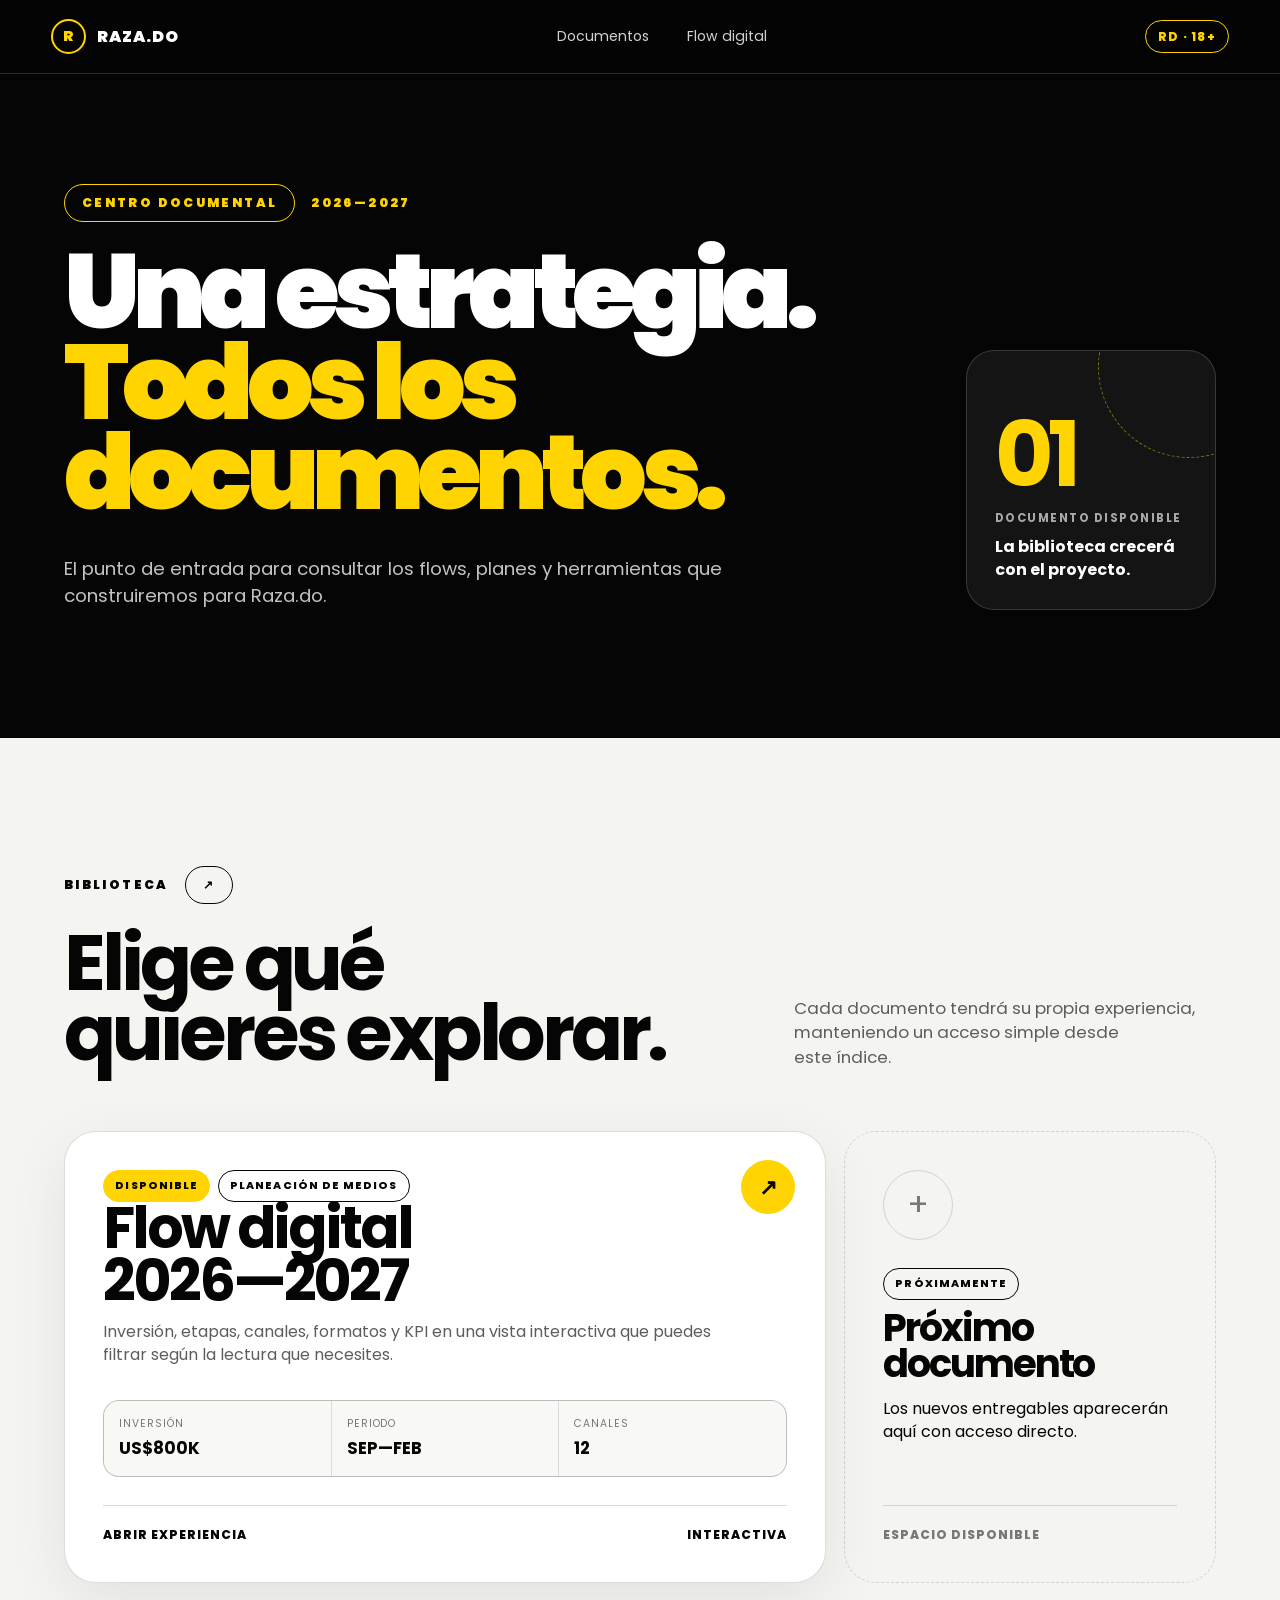
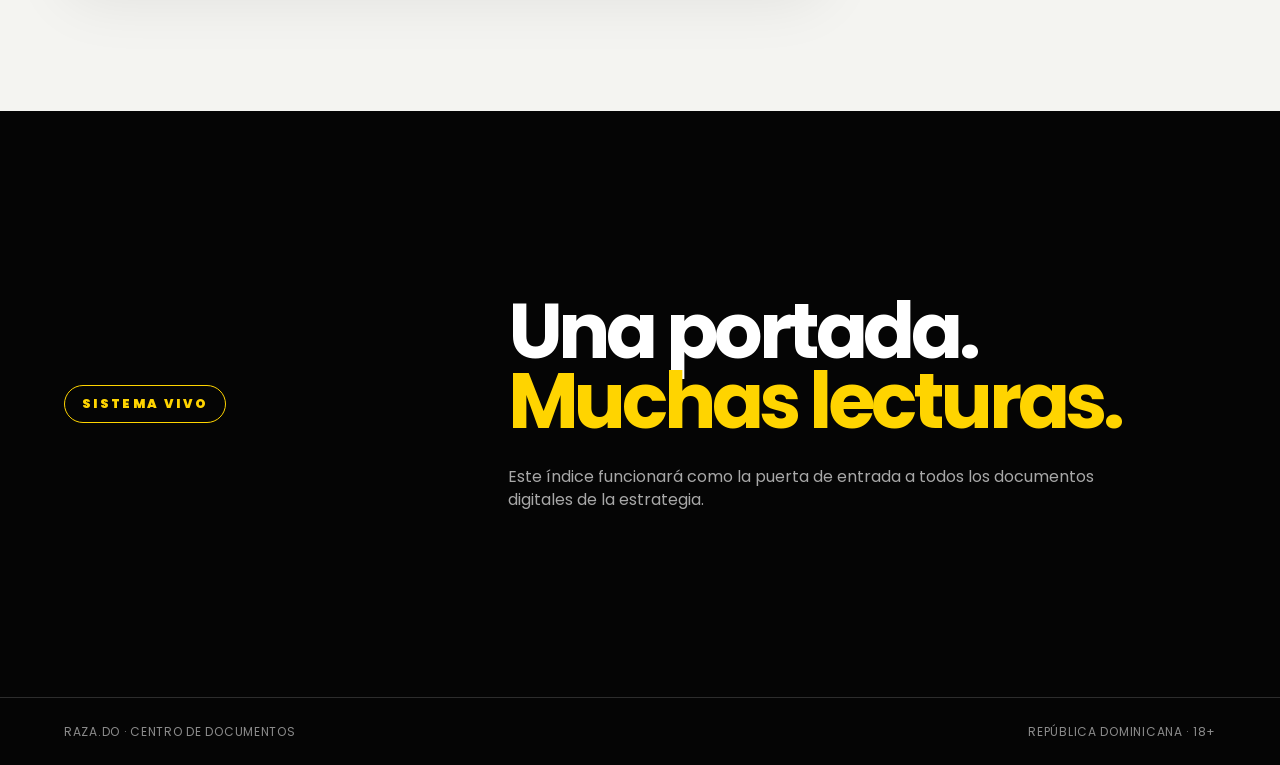
==== index.html @ 54d86712 "flow" ====
<!doctype html>
<html lang="es">
<head>
  <meta charset="utf-8">
  <meta name="viewport" content="width=device-width, initial-scale=1">
  <meta name="description" content="Centro de documentos estratégicos de Raza.do.">
  <title>Raza.do | Centro de documentos</title>
  <link rel="stylesheet" href="styles.css">
</head>
<body class="library-page">
  <a class="skip-link" href="#documentos">Saltar a los documentos</a>

  <header class="site-header">
    <a class="brand" href="#top" aria-label="Raza.do, inicio">
      <span class="brand-mark">R</span>
      <span>RAZA.DO</span>
    </a>
    <nav aria-label="Navegación principal">
      <a href="#documentos">Documentos</a>
      <a href="flow-digital.html">Flow digital</a>
    </nav>
    <span class="header-context">RD · 18+</span>
  </header>

  <main id="top">
    <section class="library-hero section-dark" aria-labelledby="library-title">
      <div class="library-hero-copy">
        <p class="eyebrow"><span>CENTRO DOCUMENTAL</span><span>2026—2027</span></p>
        <h1 id="library-title">Una<span class="mobile-break"><br></span> estrategia.<br><em>Todos los<span class="mobile-break"><br></span> documentos.</em></h1>
        <p class="library-lead">El punto de entrada para consultar los flows, planes y herramientas que construiremos para Raza.do.</p>
      </div>
      <aside class="library-count" aria-label="Documentos disponibles">
        <strong>01</strong>
        <span>Documento disponible</span>
        <p>La biblioteca crecerá con el proyecto.</p>
      </aside>
    </section>

    <section class="document-library section-light" id="documentos" aria-labelledby="documents-title">
      <div class="section-heading section-heading-wide">
        <div>
          <p class="eyebrow eyebrow-dark">BIBLIOTECA <span>↗</span></p>
          <h2 id="documents-title">Elige qué<br>quieres explorar.</h2>
        </div>
        <p>Cada documento tendrá su propia experiencia, manteniendo un acceso simple desde este índice.</p>
      </div>

      <div class="document-grid">
        <a class="document-card document-card-featured" href="flow-digital.html" aria-label="Abrir Flow digital 2026—2027">
          <div class="document-meta">
            <span class="document-tag document-tag-accent">Disponible</span>
            <span class="document-tag">Planeación de medios</span>
          </div>
          <h3>Flow digital<br>2026—2027</h3>
          <p>Inversión, etapas, canales, formatos y KPI en una vista interactiva que puedes filtrar según la lectura que necesites.</p>
          <div class="document-stats" aria-label="Resumen del documento">
            <div><span>Inversión</span><strong>US$800K</strong></div>
            <div><span>Periodo</span><strong>SEP—FEB</strong></div>
            <div><span>Canales</span><strong>12</strong></div>
          </div>
          <div class="document-card-footer"><span>Abrir experiencia</span><span>Interactiva</span></div>
        </a>

        <article class="document-card document-card-empty" aria-label="Espacio para un próximo documento">
          <div class="empty-card-mark" aria-hidden="true">+</div>
          <div>
            <p class="document-tag">Próximamente</p>
            <h3>Próximo<br>documento</h3>
            <p>Los nuevos entregables aparecerán aquí con acceso directo.</p>
          </div>
          <div class="document-card-footer"><span>Espacio disponible</span></div>
        </article>
      </div>
    </section>

    <section class="section-dark">
      <div class="library-callout">
        <p class="eyebrow"><span>SISTEMA VIVO</span></p>
        <div>
          <h2>Una portada.<br><em>Muchas lecturas.</em></h2>
          <p>Este índice funcionará como la puerta de entrada a todos los documentos digitales de la estrategia.</p>
        </div>
      </div>
    </section>
  </main>

  <footer>
    <span>Raza.do · Centro de documentos</span>
    <span>República Dominicana · 18+</span>
  </footer>
</body>
</html>
---- styles.css ----
@import url("https://fonts.googleapis.com/css2?family=Poppins:wght@400;500;600;700;800;900&display=swap");

:root {
  --ink: #050505;
  --ink-soft: #141414;
  --paper: #f4f4f1;
  --white: #ffffff;
  --yellow: #ffd400;
  --yellow-soft: #ffe86a;
  --line-dark: rgba(255,255,255,.16);
  --line-light: rgba(5,5,5,.14);
  --muted-dark: #a8a8a8;
  --muted-light: #5d5d5d;
  --radius: 28px;
  --max: 1440px;
  --shadow: 0 28px 80px rgba(0,0,0,.16);
  font-family: "Poppins", ui-sans-serif, -apple-system, BlinkMacSystemFont, "Segoe UI", sans-serif;
  color-scheme: dark;
}

* { box-sizing: border-box; }
html { scroll-behavior: smooth; }
body { margin: 0; background: var(--ink); color: var(--white); font-size: 16px; line-height: 1.45; }
button, input, select { font: inherit; }
a { color: inherit; text-decoration: none; }
img { display: block; max-width: 100%; }

.skip-link { position: fixed; top: 8px; left: 8px; z-index: 100; transform: translateY(-150%); background: var(--yellow); color: var(--ink); padding: 10px 16px; border-radius: 999px; font-weight: 800; }
.skip-link:focus { transform: translateY(0); }

.site-header { position: fixed; inset: 0 0 auto; z-index: 50; height: 74px; display: flex; align-items: center; justify-content: space-between; gap: 28px; padding: 0 clamp(22px,4vw,72px); background: rgba(5,5,5,.82); border-bottom: 1px solid var(--line-dark); backdrop-filter: blur(18px); }
.brand { display: inline-flex; align-items: center; gap: 11px; font-weight: 900; letter-spacing: .06em; }
.brand-mark { width: 35px; height: 35px; display: grid; place-items: center; border: 2px solid var(--yellow); color: var(--yellow); border-radius: 50%; font-size: .9rem; }
.site-header nav { display: flex; gap: clamp(18px,3vw,42px); color: #d1d1d1; font-size: .88rem; }
.site-header nav a { position: relative; }
.site-header nav a::after { content: ""; position: absolute; left: 0; bottom: -7px; width: 100%; height: 2px; background: var(--yellow); transform: scaleX(0); transform-origin: left; transition: transform .22s ease; }
.site-header nav a:hover::after, .site-header nav a:focus-visible::after { transform: scaleX(1); }
.header-context { color: var(--yellow); border: 1px solid var(--yellow); border-radius: 999px; padding: 7px 12px; font-size: .75rem; font-weight: 800; letter-spacing: .1em; }

.section-dark, .section-light { padding: clamp(88px,10vw,150px) clamp(22px,5vw,78px); }
.section-dark { background: var(--ink); color: var(--white); }
.section-light { background: var(--paper); color: var(--ink); }
.hero { min-height: 100svh; padding-top: 130px; display: grid; grid-template-columns: minmax(0,1.05fr) minmax(360px,.72fr); align-items: center; gap: clamp(45px,7vw,120px); overflow: hidden; }
.hero-copy { max-width: 820px; position: relative; z-index: 2; }
.eyebrow { margin: 0 0 25px; display: flex; align-items: center; gap: 16px; color: var(--yellow); font-size: .78rem; font-weight: 900; letter-spacing: .19em; text-transform: uppercase; }
.eyebrow span:first-child { border: 1px solid var(--yellow); border-radius: 999px; padding: 9px 17px; }
.eyebrow-dark { color: var(--ink); }
.eyebrow-dark span:first-child { border-color: var(--ink); }
h1, h2, h3, p { text-wrap: pretty; }
h1 { margin: 0; font-size: clamp(4rem,8.6vw,9rem); line-height: .86; letter-spacing: -.065em; font-weight: 850; }
h1 em, h2 em { color: var(--yellow); font-style: normal; }
.hero-lead { max-width: 670px; margin: 34px 0 0; color: #c2c2c2; font-size: clamp(1rem,1.55vw,1.35rem); }
.hero-actions { display: flex; flex-wrap: wrap; gap: 13px; margin-top: 36px; }
.button { display: inline-flex; align-items: center; justify-content: center; gap: 16px; min-height: 52px; padding: 0 23px; border-radius: 999px; border: 1px solid var(--yellow); font-weight: 850; transition: transform .2s ease, background .2s ease, color .2s ease; }
.button:hover { transform: translateY(-2px); }
.button-primary { background: var(--yellow); color: var(--ink); }
.button-ghost { color: var(--yellow); }
.hero-stats { display: grid; grid-template-columns: repeat(3,1fr); gap: 1px; margin: 50px 0 0; background: var(--line-dark); border: 1px solid var(--line-dark); border-radius: 20px; overflow: hidden; }
.hero-stats div { padding: 20px; background: var(--ink-soft); }
.hero-stats dt { color: var(--muted-dark); font-size: .76rem; text-transform: uppercase; letter-spacing: .12em; }
.hero-stats dd { margin: 5px 0 0; color: var(--yellow); font-size: clamp(1.35rem,2.2vw,2rem); font-weight: 900; }
.hero-visual { position: relative; min-height: 670px; display: grid; place-items: center; }
.hero-image-shell { position: relative; z-index: 2; width: min(100%,470px); aspect-ratio: .66; border-radius: 42px; overflow: hidden; background: var(--yellow); box-shadow: var(--shadow); }
.hero-image-shell::after { content: ""; position: absolute; inset: 0; background: linear-gradient(180deg,transparent 55%,rgba(0,0,0,.7)); }
.hero-image-shell img { width: 100%; height: 100%; object-fit: cover; object-position: center 22%; }
.hero-image-shell p { position: absolute; z-index: 2; left: 30px; bottom: 24px; margin: 0; font-size: clamp(1.6rem,3vw,3rem); line-height: .92; font-weight: 950; letter-spacing: -.04em; }
.toggle-motif { position: absolute; z-index: 3; top: 24px; left: 24px; width: 92px; height: 46px; padding: 5px; background: var(--ink); border-radius: 999px; }
.toggle-motif span { display: block; width: 36px; height: 36px; background: var(--yellow); border-radius: 50%; }
.orbit { position: absolute; border: 1px solid rgba(255,212,0,.42); border-radius: 50%; }
.orbit-one { width: 620px; height: 620px; }
.orbit-two { width: 780px; height: 780px; border-style: dashed; animation: rotate 28s linear infinite; }
@keyframes rotate { to { transform: rotate(360deg); } }

.section-heading { max-width: var(--max); margin: 0 auto 62px; display: grid; grid-template-columns: minmax(320px,.8fr) minmax(420px,1.2fr); gap: 80px; align-items: end; }
.section-heading-wide { grid-template-columns: 1fr .65fr; }
.section-heading-inline { grid-template-columns: 1fr .7fr; }
.section-heading h2, .decision-strip h2 { margin: 0; font-size: clamp(3rem,6vw,6.2rem); line-height: .91; letter-spacing: -.055em; }
.section-heading > p, .section-heading > div + p { margin: 0; max-width: 600px; color: var(--muted-light); font-size: 1.05rem; }
.section-dark .section-heading > p, .section-dark .section-heading > div + p { color: var(--muted-dark); }

.journey { max-width: var(--max); margin: 0 auto; display: grid; grid-template-columns: repeat(3,1fr); gap: 18px; }
.journey-card { min-height: 245px; display: flex; flex-direction: column; justify-content: space-between; padding: 28px; border: 1px solid var(--line-light); border-radius: var(--radius); background: var(--white); cursor: pointer; transition: transform .2s ease, border-color .2s ease, background .2s ease; }
.journey-card:hover, .journey-card:focus-visible { transform: translateY(-5px); border-color: var(--yellow); outline: none; }
.journey-card.is-active { background: var(--yellow); border-color: var(--yellow); }
.journey-number { display: flex; justify-content: space-between; color: #767676; font-size: .76rem; letter-spacing: .12em; }
.journey-card h3 { margin: 28px 0 7px; font-size: 1.7rem; letter-spacing: -.03em; }
.journey-card p { margin: 0; color: var(--muted-light); }
.journey-media { margin-top: 20px; font-size: .76rem; font-weight: 800; text-transform: uppercase; letter-spacing: .08em; }

.filters { max-width: var(--max); margin: 0 auto; display: grid; grid-template-columns: repeat(4,minmax(140px,1fr)) minmax(190px,1.2fr) auto; gap: 10px; padding: 14px; border: 1px solid var(--line-dark); background: #111; border-radius: 22px; position: sticky; top: 88px; z-index: 20; box-shadow: 0 20px 60px rgba(0,0,0,.28); }
.filters label { display: grid; gap: 6px; color: #8c8c8c; font-size: .68rem; text-transform: uppercase; letter-spacing: .12em; }
.filters select, .filters input { width: 100%; height: 44px; padding: 0 12px; color: var(--white); background: #1b1b1b; border: 1px solid #303030; border-radius: 11px; outline: none; text-transform: none; letter-spacing: 0; }
.filters select:focus, .filters input:focus { border-color: var(--yellow); box-shadow: 0 0 0 3px rgba(255,212,0,.13); }
.reset-button { align-self: end; height: 44px; padding: 0 16px; border: 1px solid var(--yellow); border-radius: 11px; background: transparent; color: var(--yellow); cursor: pointer; font-weight: 800; }
.active-filter-row { max-width: var(--max); margin: 22px auto 18px; display: flex; justify-content: space-between; gap: 20px; color: #bcbcbc; }
.active-filter-row p { margin: 0; }
.live-dot { display: inline-flex; align-items: center; gap: 8px; color: var(--yellow); font-size: .8rem; }
.live-dot::before { content: ""; width: 7px; height: 7px; background: var(--yellow); border-radius: 50%; box-shadow: 0 0 0 5px rgba(255,212,0,.12); }
.metric-grid { max-width: var(--max); margin: 0 auto; display: grid; grid-template-columns: repeat(4,1fr); gap: 12px; }
.metric-card { min-height: 180px; padding: 24px; border: 1px solid var(--line-dark); border-radius: 22px; background: linear-gradient(145deg,#151515,#0d0d0d); }
.metric-card.accent { background: var(--yellow); color: var(--ink); border-color: var(--yellow); }
.metric-label { color: var(--muted-dark); font-size: .75rem; text-transform: uppercase; letter-spacing: .13em; }
.metric-card.accent .metric-label { color: #393000; }
.metric-value { margin-top: 22px; font-size: clamp(2.25rem,4vw,4.2rem); line-height: .9; font-weight: 950; letter-spacing: -.055em; }
.metric-foot { margin-top: 18px; color: var(--muted-dark); font-size: .82rem; }
.metric-card.accent .metric-foot { color: #554900; }

.distribution-block { max-width: var(--max); margin: 90px auto 0; padding-top: 82px; border-top: 1px solid var(--line-dark); scroll-margin-top: 210px; }
.dashboard-subheading { display: grid; grid-template-columns: 1fr .65fr; gap: 70px; align-items: end; margin-bottom: 42px; }
.dashboard-subheading h2 { margin: 0; font-size: clamp(3rem,5.5vw,5.8rem); line-height: .91; letter-spacing: -.055em; }
.dashboard-subheading > p { max-width: 550px; margin: 0; color: var(--muted-dark); }
.distribution-grid { display: grid; grid-template-columns: minmax(0,.92fr) minmax(0,1.08fr); gap: 16px; }
.insight-panel { min-height: 470px; padding: clamp(22px,2.4vw,34px); border: 1px solid var(--line-dark); border-radius: 28px; background: linear-gradient(145deg,#151515,#0d0d0d); }
.insight-panel-heading { display: flex; justify-content: space-between; gap: 22px; align-items: flex-start; padding-bottom: 24px; border-bottom: 1px solid var(--line-dark); }
.insight-panel-heading span:first-child, .chart-hint { color: #8c8c8c; font-size: .66rem; font-weight: 700; letter-spacing: .11em; text-transform: uppercase; }
.insight-panel-heading h3 { margin: 5px 0 0; font-size: clamp(1.5rem,2.3vw,2.25rem); letter-spacing: -.035em; }
.chart-hint { color: var(--yellow); text-align: right; }
.objective-chart-layout { min-height: 350px; display: grid; grid-template-columns: minmax(190px,.72fr) minmax(260px,1.28fr); gap: clamp(24px,3vw,48px); align-items: center; padding-top: 28px; }
.objective-donut { position: relative; width: min(100%,245px); aspect-ratio: 1; display: grid; place-items: center; justify-self: center; border-radius: 50%; box-shadow: inset 0 0 0 1px rgba(255,255,255,.12); }
.objective-donut::after { content: ""; position: absolute; inset: 22%; border-radius: 50%; background: #101010; box-shadow: 0 0 0 1px var(--line-dark); }
.objective-donut > span { position: relative; z-index: 1; display: grid; gap: 5px; text-align: center; }
.objective-donut strong { color: var(--white); font-size: clamp(1.45rem,2.5vw,2.4rem); letter-spacing: -.05em; }
.objective-donut small { color: #898989; font-size: .66rem; letter-spacing: .08em; text-transform: uppercase; }
.objective-legend { display: grid; gap: 7px; }
.objective-legend-item { width: 100%; display: grid; grid-template-columns: 11px minmax(0,1fr) auto; gap: 12px; align-items: center; padding: 13px; color: var(--white); background: transparent; border: 1px solid transparent; border-radius: 14px; text-align: left; cursor: pointer; transition: background .2s ease, border-color .2s ease; }
.objective-legend-item:hover, .objective-legend-item:focus-visible, .objective-legend-item.is-active { background: #1d1d1d; border-color: var(--line-dark); outline: none; }
.objective-legend-item > i { width: 11px; height: 11px; border-radius: 3px; }
.objective-legend-item > span { min-width: 0; }
.objective-legend-item strong, .objective-legend-item small { display: block; }
.objective-legend-item small { margin-top: 2px; color: #858585; font-size: .67rem; }
.objective-value { text-align: right; }
.objective-value strong { color: var(--yellow); }
.ranking-list { display: grid; gap: 16px; padding-top: 28px; }
.ranking-row { display: grid; gap: 8px; padding: 0; color: var(--white); background: transparent; border: 0; text-align: left; cursor: pointer; }
.ranking-copy { display: flex; justify-content: space-between; gap: 20px; align-items: center; font-size: .83rem; }
.ranking-copy > span { min-width: 0; overflow: hidden; text-overflow: ellipsis; white-space: nowrap; }
.ranking-copy b { display: inline-block; width: 30px; color: #6e6e6e; font-size: .66rem; }
.ranking-copy > strong { color: var(--yellow); }
.ranking-track { height: 11px; overflow: hidden; border-radius: 999px; background: #282828; }
.ranking-track i { display: block; height: 100%; min-width: 3px; border-radius: inherit; transition: width .32s ease, filter .2s ease; }
.ranking-row:hover .ranking-track i, .ranking-row:focus-visible .ranking-track i { filter: brightness(1.25); }
.ranking-row:focus-visible { outline: 2px solid var(--yellow); outline-offset: 5px; border-radius: 4px; }
.flow-usage { margin-top: 16px; display: grid; grid-template-columns: minmax(240px,.65fr) minmax(0,1.35fr); gap: clamp(35px,6vw,90px); padding: clamp(28px,4vw,54px); border: 1px solid rgba(255,212,0,.4); border-radius: 28px; background: #111; }
.flow-usage-heading h3 { margin: 0; font-size: clamp(2.4rem,4vw,4rem); line-height: .92; letter-spacing: -.05em; }
.flow-usage-steps { margin: 0; padding: 0; display: grid; grid-template-columns: repeat(4,1fr); gap: 1px; list-style: none; background: var(--line-dark); border: 1px solid var(--line-dark); border-radius: 18px; overflow: hidden; }
.flow-usage-steps li { min-height: 200px; display: flex; flex-direction: column; padding: 20px; background: #171717; }
.flow-usage-steps li > span { color: var(--yellow); font-size: .7rem; font-weight: 800; letter-spacing: .12em; }
.flow-usage-steps strong { margin-top: auto; font-size: 1.08rem; }
.flow-usage-steps p { margin: 7px 0 0; color: #929292; font-size: .76rem; }

.chart-shell { max-width: var(--max); margin: 0 auto; padding: 28px 28px 18px; background: var(--ink); color: var(--white); border-radius: 28px; box-shadow: var(--shadow); overflow: hidden; }
.chart-toolbar { display: flex; justify-content: space-between; gap: 28px; align-items: flex-start; margin-bottom: 34px; }
.chart-toolbar > p { margin: 0; font-size: 1.1rem; font-weight: 800; }
.legend { display: flex; justify-content: flex-end; flex-wrap: wrap; gap: 8px 13px; max-width: 760px; }
.legend-item { display: inline-flex; align-items: center; gap: 7px; color: #bdbdbd; font-size: .72rem; }
.legend-swatch { width: 10px; height: 10px; border-radius: 2px; }
.monthly-chart { height: 440px; display: flex; align-items: end; gap: clamp(12px,2.4vw,36px); padding: 10px 12px 0; border-bottom: 1px solid #3c3c3c; background-image: linear-gradient(to top, transparent 24.8%,#292929 25%,transparent 25.2%,transparent 49.8%,#292929 50%,transparent 50.2%,transparent 74.8%,#292929 75%,transparent 75.2%); }
.bar-group { height: 100%; flex: 1; min-width: 70px; display: flex; flex-direction: column; justify-content: end; align-items: stretch; gap: 8px; color: var(--white); background: transparent; border: 0; cursor: pointer; }
.bar-total { font-size: .78rem; font-weight: 900; }
.bar-stack { width: 100%; min-height: 2px; display: flex; flex-direction: column-reverse; justify-content: flex-start; border-radius: 8px 8px 0 0; overflow: hidden; transition: filter .2s ease, transform .2s ease; }
.bar-group:hover .bar-stack, .bar-group:focus-visible .bar-stack { filter: brightness(1.17); transform: translateY(-3px); }
.bar-segment { width: 100%; min-height: 1px; }
.bar-label { padding-bottom: 10px; text-align: center; }
.bar-label strong { display: block; font-size: .9rem; }
.bar-label span { color: #8e8e8e; font-size: .72rem; }

.channel-grid { max-width: var(--max); margin: 0 auto; display: grid; grid-template-columns: repeat(3,1fr); gap: 16px; }
.channel-card { border: 1px solid var(--line-dark); border-radius: 26px; background: #101010; overflow: hidden; transition: transform .2s ease, border-color .2s ease; }
.channel-card:hover { transform: translateY(-4px); border-color: rgba(255,212,0,.6); }
.channel-card summary { list-style: none; cursor: pointer; padding: 24px; }
.channel-card summary::-webkit-details-marker { display: none; }
.channel-card-top { display: flex; justify-content: space-between; gap: 14px; align-items: flex-start; }
.channel-icon { width: 54px; height: 54px; display: grid; place-items: center; flex: 0 0 auto; border-radius: 50%; color: var(--ink); font-size: .82rem; font-weight: 950; }
.channel-role { color: var(--yellow); border: 1px solid var(--yellow); border-radius: 999px; padding: 6px 9px; font-size: .63rem; font-weight: 900; letter-spacing: .1em; text-transform: uppercase; }
.channel-card h3 { margin: 25px 0 5px; font-size: 1.65rem; }
.channel-objective { margin: 0; color: var(--muted-dark); }
.channel-numbers { display: grid; grid-template-columns: 1fr 1fr; gap: 1px; margin-top: 24px; background: var(--line-dark); border: 1px solid var(--line-dark); border-radius: 14px; overflow: hidden; }
.channel-numbers div { padding: 14px; background: #171717; }
.channel-numbers span { display: block; color: #8c8c8c; font-size: .66rem; text-transform: uppercase; letter-spacing: .1em; }
.channel-numbers strong { display: block; margin-top: 5px; font-size: 1.03rem; }
.channel-expand { margin-top: 20px; display: flex; align-items: center; justify-content: space-between; color: var(--yellow); font-size: .78rem; font-weight: 850; }
.channel-expand::after { content: "+"; font-size: 1.3rem; }
.channel-card[open] .channel-expand::after { content: "\2212"; }
.channel-details { padding: 0 24px 24px; border-top: 1px solid var(--line-dark); }
.channel-details h4 { margin: 21px 0 10px; color: var(--yellow); font-size: .73rem; letter-spacing: .13em; text-transform: uppercase; }
.format-list { display: flex; flex-wrap: wrap; gap: 7px; }
.format-chip { padding: 7px 10px; border-radius: 999px; background: #252525; color: #dedede; font-size: .72rem; }
.channel-details p { color: #b8b8b8; font-size: .88rem; }
.mini-months { display: grid; grid-template-columns: repeat(6,1fr); gap: 6px; align-items: end; min-height: 88px; }
.mini-month { display: flex; height: 88px; flex-direction: column; justify-content: end; gap: 5px; text-align: center; color: #8f8f8f; font-size: .62rem; }
.mini-month i { display: block; width: 100%; min-height: 2px; border-radius: 4px 4px 0 0; }
.empty-state { max-width: var(--max); margin: 20px auto 0; padding: 30px; border: 1px dashed var(--line-dark); border-radius: 20px; color: var(--muted-dark); text-align: center; }

.table-wrap { max-width: var(--max); margin: 0 auto; overflow: auto; border: 1px solid var(--line-light); border-radius: 24px; background: var(--white); }
table { width: 100%; min-width: 1080px; border-collapse: collapse; }
th { padding: 17px 18px; background: var(--ink); color: var(--yellow); font-size: .72rem; letter-spacing: .09em; text-align: left; text-transform: uppercase; }
td { padding: 17px 18px; border-bottom: 1px solid #e4e4e1; vertical-align: top; font-size: .87rem; }
tbody tr:last-child td { border-bottom: 0; }
tbody tr:hover { background: #fff9d6; }
.table-channel { display: flex; align-items: center; gap: 9px; font-weight: 850; }
.table-dot { width: 10px; height: 10px; flex: 0 0 auto; border-radius: 50%; }

.decision-strip { text-align: center; padding-inline: max(24px,14vw); }
.decision-strip .eyebrow { justify-content: center; }
.decision-strip h2 { max-width: 1000px; margin: 0 auto; }
.decision-strip > p:not(.eyebrow) { max-width: 740px; margin: 30px auto; color: var(--muted-dark); }
footer { display: flex; justify-content: space-between; gap: 18px; padding: 25px clamp(22px,5vw,78px); border-top: 1px solid var(--line-dark); color: #8a8a8a; background: var(--ink); font-size: .75rem; letter-spacing: .06em; text-transform: uppercase; }

.library-hero { min-height: 82svh; padding-top: 155px; display: grid; grid-template-columns: minmax(0,1fr) minmax(250px,.28fr); align-items: end; gap: clamp(50px,8vw,130px); overflow: hidden; }
.library-hero-copy { max-width: 1160px; }
.mobile-break { display: none; }
.library-hero h1 { max-width: 1100px; font-size: clamp(4rem,8.2vw,8.6rem); }
.library-lead { max-width: 720px; margin: 38px 0 0; color: #c2c2c2; font-size: clamp(1rem,1.45vw,1.3rem); }
.library-count { position: relative; min-height: 260px; display: flex; flex-direction: column; justify-content: flex-end; padding: 28px; border: 1px solid var(--line-dark); border-radius: var(--radius); background: var(--ink-soft); overflow: hidden; }
.library-count::before { content: ""; position: absolute; width: 180px; height: 180px; top: -75px; right: -65px; border: 1px dashed rgba(255,212,0,.5); border-radius: 50%; }
.library-count strong { color: var(--yellow); font-size: clamp(4rem,7vw,7rem); line-height: .82; letter-spacing: -.07em; }
.library-count span { margin-top: 18px; color: var(--muted-dark); font-size: .72rem; font-weight: 700; letter-spacing: .13em; text-transform: uppercase; }
.library-count p { margin: 8px 0 0; font-weight: 700; }

.document-grid { max-width: var(--max); margin: 0 auto; display: grid; grid-template-columns: repeat(12,1fr); gap: 18px; }
.document-card { min-height: 440px; display: flex; flex-direction: column; padding: clamp(24px,3vw,42px); border: 1px solid var(--line-light); border-radius: 32px; background: var(--white); color: var(--ink); }
.document-card-featured { grid-column: span 8; position: relative; overflow: hidden; box-shadow: 0 18px 60px rgba(0,0,0,.08); transition: transform .22s ease, box-shadow .22s ease; }
.document-card-featured::after { content: "↗"; position: absolute; top: 28px; right: 30px; width: 54px; height: 54px; display: grid; place-items: center; border-radius: 50%; background: var(--yellow); font-size: 1.4rem; font-weight: 900; transition: transform .22s ease; }
.document-card-featured:hover, .document-card-featured:focus-visible { transform: translateY(-6px); box-shadow: 0 28px 80px rgba(0,0,0,.14); outline: 3px solid rgba(255,212,0,.45); outline-offset: 3px; }
.document-card-featured:hover::after { transform: rotate(45deg); }
.document-card-empty { grid-column: span 4; justify-content: space-between; border-style: dashed; background: transparent; }
.document-meta { display: flex; flex-wrap: wrap; gap: 8px; padding-right: 70px; }
.document-tag { display: inline-flex; padding: 7px 11px; border: 1px solid var(--ink); border-radius: 999px; font-size: .67rem; font-weight: 800; letter-spacing: .1em; text-transform: uppercase; }
.document-tag-accent { border-color: var(--yellow); background: var(--yellow); }
.document-card h3 { max-width: 720px; margin: auto 0 12px; font-size: clamp(2.3rem,4.5vw,5rem); line-height: .92; letter-spacing: -.055em; }
.document-card > p { max-width: 650px; margin: 0; color: var(--muted-light); }
.document-stats { display: grid; grid-template-columns: repeat(3,1fr); gap: 1px; margin-top: 34px; border: 1px solid var(--line-light); border-radius: 16px; background: var(--line-light); overflow: hidden; }
.document-stats div { padding: 15px; background: #f8f8f5; }
.document-stats span { display: block; color: #777; font-size: .65rem; letter-spacing: .09em; text-transform: uppercase; }
.document-stats strong { display: block; margin-top: 5px; font-size: 1.05rem; }
.document-card-footer { display: flex; justify-content: space-between; gap: 20px; margin-top: 28px; padding-top: 20px; border-top: 1px solid var(--line-light); font-size: .76rem; font-weight: 800; letter-spacing: .08em; text-transform: uppercase; }
.empty-card-mark { width: 70px; height: 70px; display: grid; place-items: center; border: 1px solid var(--line-light); border-radius: 50%; color: #777; font-size: 2rem; }
.document-card-empty h3 { margin-top: auto; font-size: clamp(2rem,3vw,3.2rem); }
.document-card-empty .document-card-footer { color: #777; }
.library-callout { max-width: var(--max); margin: 0 auto; min-height: 330px; display: grid; grid-template-columns: .65fr 1.35fr; align-items: center; gap: clamp(40px,8vw,120px); }
.library-callout .eyebrow { margin: 0; }
.library-callout h2 { margin: 0; font-size: clamp(3rem,6vw,6rem); line-height: .92; letter-spacing: -.055em; }
.library-callout p:not(.eyebrow) { max-width: 650px; margin: 28px 0 0; color: var(--muted-dark); }

@media (max-width: 1180px) {
  .filters { grid-template-columns: repeat(3,1fr); position: static; }
  .metric-grid { grid-template-columns: repeat(2,1fr); }
  .channel-grid { grid-template-columns: repeat(2,1fr); }
  .hero { grid-template-columns: 1fr .65fr; }
  .hero-visual { min-height: 560px; }
  .library-hero { grid-template-columns: 1fr minmax(220px,.32fr); }
  .objective-chart-layout { grid-template-columns: 1fr; }
  .objective-donut { width: 210px; }
  .flow-usage { grid-template-columns: 1fr; }
  .distribution-block { scroll-margin-top: 92px; }
}
@media (max-width: 820px) {
  .site-header nav { display: none; }
  .hero { grid-template-columns: 1fr; min-height: auto; }
  .hero-visual { min-height: 590px; }
  .hero-image-shell { width: min(86vw,430px); }
  .section-heading, .section-heading-wide, .section-heading-inline { grid-template-columns: 1fr; gap: 28px; }
  .journey { grid-template-columns: 1fr 1fr; }
  .filters { grid-template-columns: 1fr 1fr; }
  .channel-grid { grid-template-columns: 1fr; }
  .chart-toolbar { display: grid; }
  .legend { justify-content: flex-start; }
  .monthly-chart { overflow-x: auto; gap: 14px; }
  .bar-group { flex: 0 0 90px; }
  .library-hero { grid-template-columns: minmax(0,1fr); min-height: auto; }
  .library-hero-copy { min-width: 0; }
  .library-count { min-height: 200px; }
  .document-card-featured, .document-card-empty { grid-column: 1 / -1; }
  .library-callout { grid-template-columns: 1fr; }
  .dashboard-subheading, .distribution-grid { grid-template-columns: 1fr; }
  .dashboard-subheading { gap: 26px; }
  .objective-chart-layout { grid-template-columns: minmax(180px,.7fr) minmax(250px,1.3fr); }
  .flow-usage-steps { grid-template-columns: 1fr 1fr; }
}
@media (max-width: 560px) {
  .header-context { display: none; }
  .section-dark, .section-light { padding-inline: 18px; }
  h1 { font-size: clamp(2.7rem,13.6vw,4.6rem); }
  .hero-stats { grid-template-columns: 1fr; }
  .journey { grid-template-columns: 1fr; }
  .filters, .metric-grid { grid-template-columns: 1fr; }
  .active-filter-row, footer { flex-direction: column; }
  .chart-shell { padding-inline: 12px; }
  .library-hero h1 { font-size: clamp(2.25rem,12.3vw,4.2rem); }
  .mobile-break { display: inline; }
  .document-card { min-height: 400px; }
  .document-stats { grid-template-columns: 1fr; }
  .library-count { min-height: 180px; }
  .distribution-block { margin-top: 65px; padding-top: 62px; }
  .objective-chart-layout { grid-template-columns: 1fr; }
  .objective-legend-item { padding-inline: 6px; }
  .flow-usage-steps { grid-template-columns: 1fr; }
  .flow-usage-steps li { min-height: 145px; }
}

@media (prefers-reduced-motion: reduce) {
  *, *::before, *::after { scroll-behavior: auto !important; animation-duration: .01ms !important; animation-iteration-count: 1 !important; transition-duration: .01ms !important; }
}
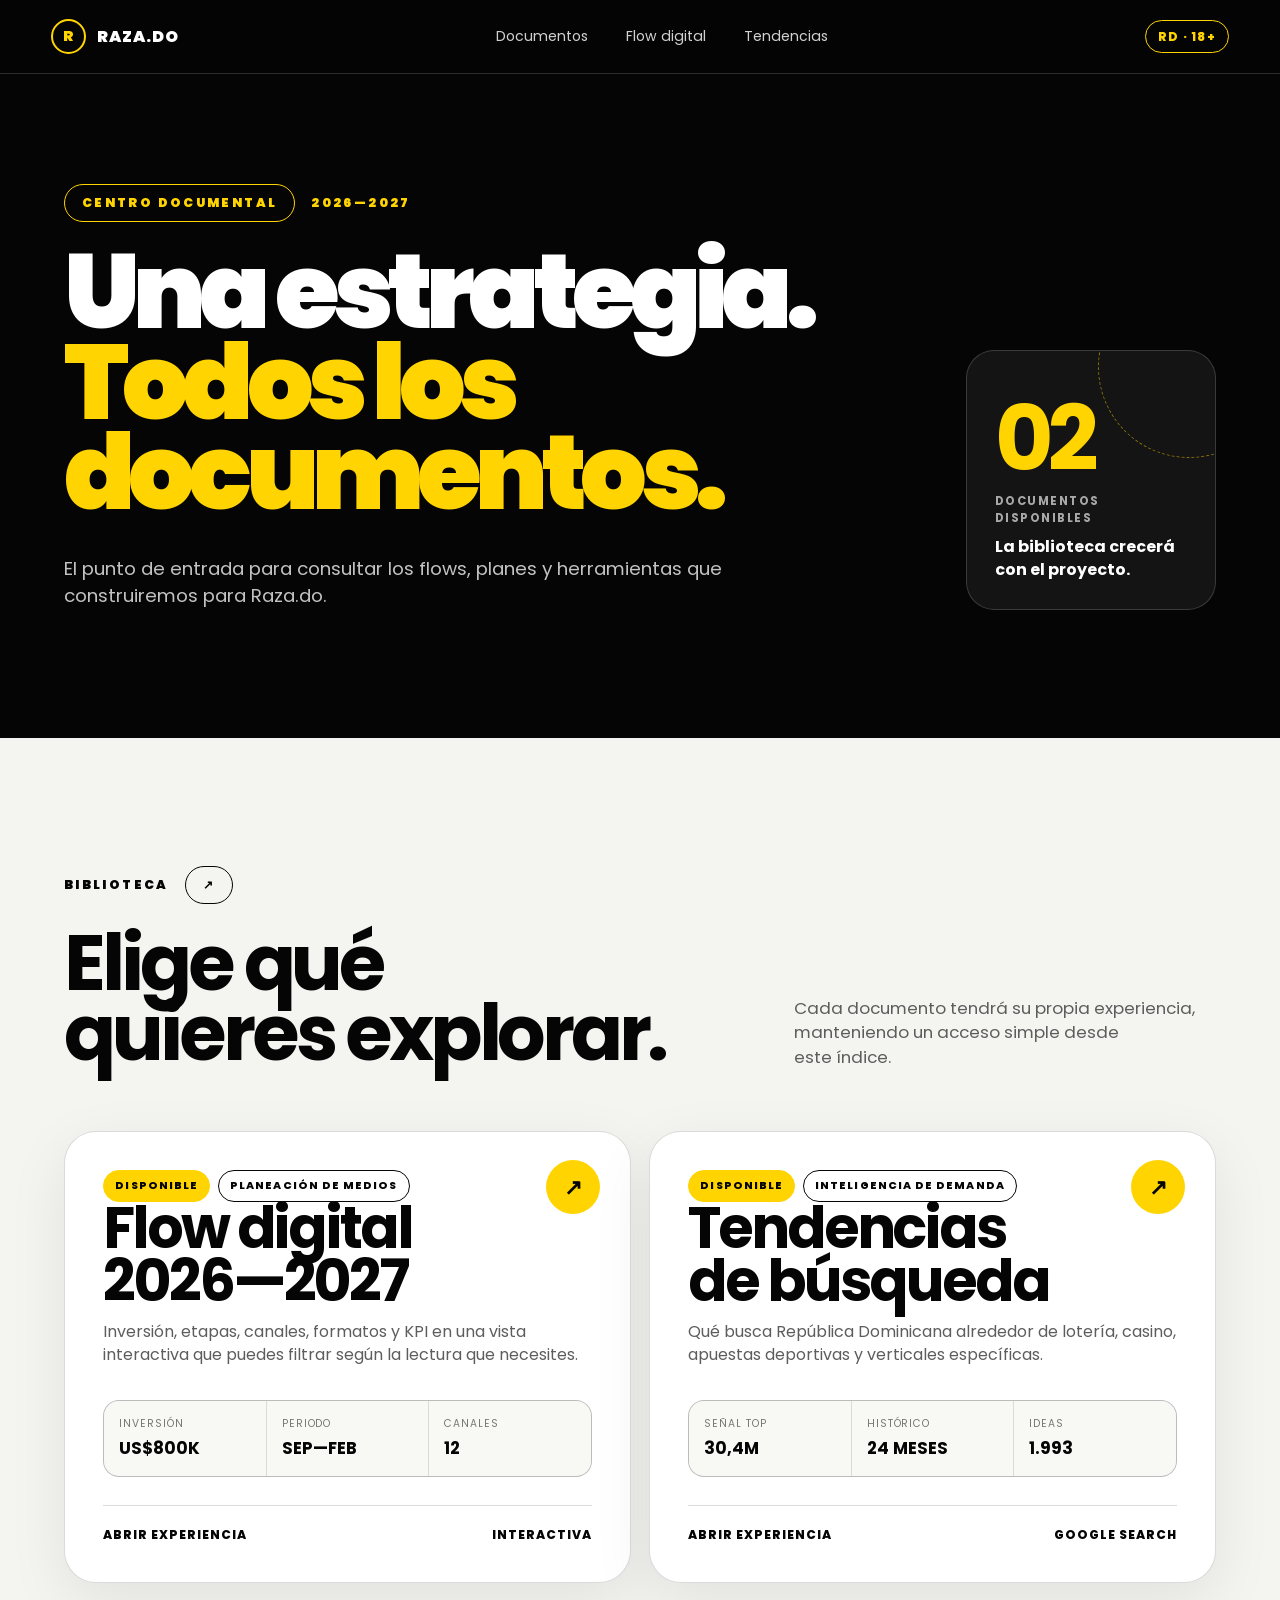
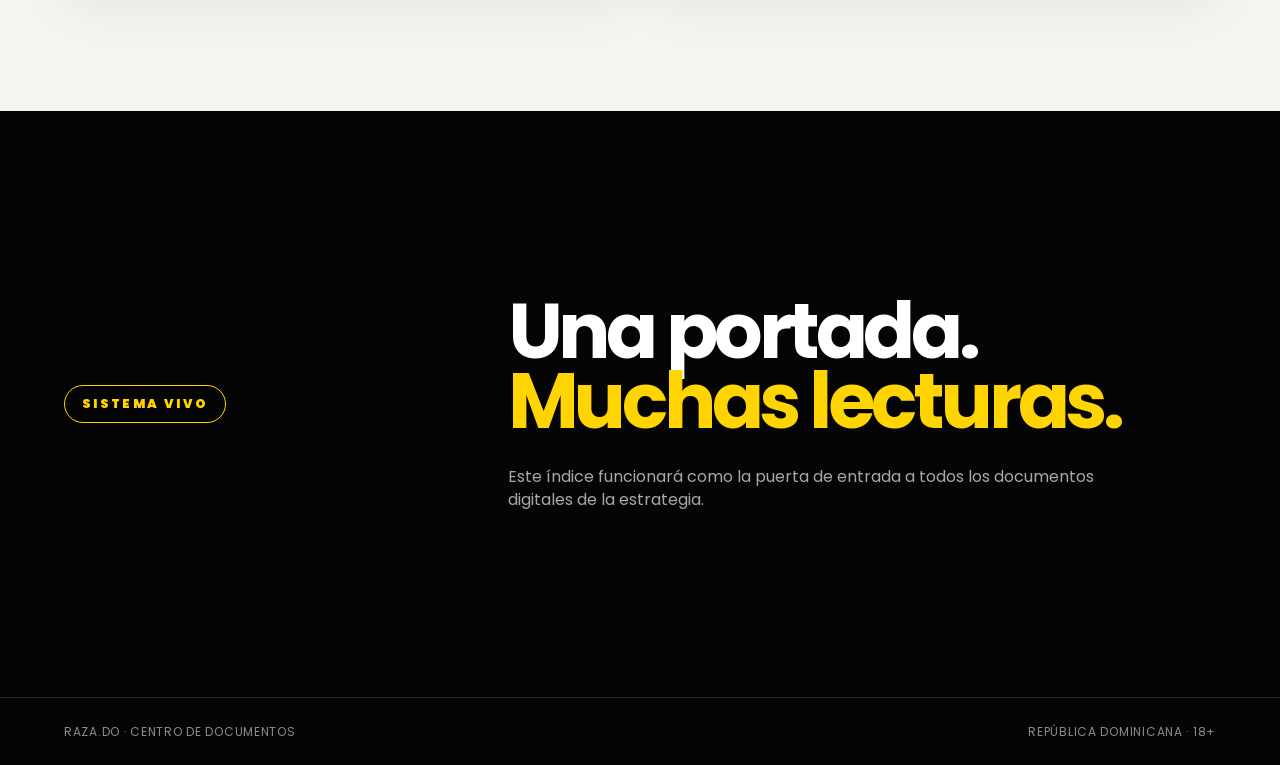
==== commit 3d2242d1: "v3" ====
--- a/index.html
+++ b/index.html
@@ -18,6 +18,7 @@
     <nav aria-label="Navegación principal">
       <a href="#documentos">Documentos</a>
       <a href="flow-digital.html">Flow digital</a>
+      <a href="tendencias-busqueda.html">Tendencias</a>
     </nav>
     <span class="header-context">RD · 18+</span>
   </header>
@@ -30,8 +31,8 @@
         <p class="library-lead">El punto de entrada para consultar los flows, planes y herramientas que construiremos para Raza.do.</p>
       </div>
       <aside class="library-count" aria-label="Documentos disponibles">
-        <strong>01</strong>
-        <span>Documento disponible</span>
+        <strong>02</strong>
+        <span>Documentos disponibles</span>
         <p>La biblioteca crecerá con el proyecto.</p>
       </aside>
     </section>
@@ -46,7 +47,7 @@
       </div>
 
       <div class="document-grid">
-        <a class="document-card document-card-featured" href="flow-digital.html" aria-label="Abrir Flow digital 2026—2027">
+        <a class="document-card document-card-featured document-card-half" href="flow-digital.html" aria-label="Abrir Flow digital 2026—2027">
           <div class="document-meta">
             <span class="document-tag document-tag-accent">Disponible</span>
             <span class="document-tag">Planeación de medios</span>
@@ -61,15 +62,20 @@
           <div class="document-card-footer"><span>Abrir experiencia</span><span>Interactiva</span></div>
         </a>
 
-        <article class="document-card document-card-empty" aria-label="Espacio para un próximo documento">
-          <div class="empty-card-mark" aria-hidden="true">+</div>
-          <div>
-            <p class="document-tag">Próximamente</p>
-            <h3>Próximo<br>documento</h3>
-            <p>Los nuevos entregables aparecerán aquí con acceso directo.</p>
+        <a class="document-card document-card-featured document-card-half" href="tendencias-busqueda.html" aria-label="Abrir Tendencias de búsqueda en República Dominicana">
+          <div class="document-meta">
+            <span class="document-tag document-tag-accent">Disponible</span>
+            <span class="document-tag">Inteligencia de demanda</span>
           </div>
-          <div class="document-card-footer"><span>Espacio disponible</span></div>
-        </article>
+          <h3>Tendencias<br>de búsqueda</h3>
+          <p>Qué busca República Dominicana alrededor de lotería, casino, apuestas deportivas y verticales específicas.</p>
+          <div class="document-stats" aria-label="Resumen del documento">
+            <div><span>Señal top</span><strong>30,4M</strong></div>
+            <div><span>Histórico</span><strong>24 MESES</strong></div>
+            <div><span>Ideas</span><strong>1.993</strong></div>
+          </div>
+          <div class="document-card-footer"><span>Abrir experiencia</span><span>Google Search</span></div>
+        </a>
       </div>
     </section>
 
--- a/styles.css
+++ b/styles.css
@@ -79,13 +79,14 @@
 .section-dark .section-heading > p, .section-dark .section-heading > div + p { color: var(--muted-dark); }
 
 .journey { max-width: var(--max); margin: 0 auto; display: grid; grid-template-columns: repeat(3,1fr); gap: 18px; }
-.journey-card { min-height: 245px; display: flex; flex-direction: column; justify-content: space-between; padding: 28px; border: 1px solid var(--line-light); border-radius: var(--radius); background: var(--white); cursor: pointer; transition: transform .2s ease, border-color .2s ease, background .2s ease; }
+.journey-card { width: 100%; min-height: 245px; display: flex; flex-direction: column; justify-content: space-between; padding: 28px; border: 1px solid var(--line-light); border-radius: var(--radius); background: var(--white); color: var(--ink); text-align: left; appearance: none; cursor: pointer; transition: transform .2s ease, border-color .2s ease, background .2s ease; }
 .journey-card:hover, .journey-card:focus-visible { transform: translateY(-5px); border-color: var(--yellow); outline: none; }
 .journey-card.is-active { background: var(--yellow); border-color: var(--yellow); }
 .journey-number { display: flex; justify-content: space-between; color: #767676; font-size: .76rem; letter-spacing: .12em; }
-.journey-card h3 { margin: 28px 0 7px; font-size: 1.7rem; letter-spacing: -.03em; }
-.journey-card p { margin: 0; color: var(--muted-light); }
-.journey-media { margin-top: 20px; font-size: .76rem; font-weight: 800; text-transform: uppercase; letter-spacing: .08em; }
+.journey-content { display: grid; gap: 8px; margin-top: 28px; }
+.journey-title { display: block; font-size: 1.7rem; line-height: 1.12; letter-spacing: -.03em; text-wrap: pretty; }
+.journey-description { display: block; color: var(--muted-light); text-wrap: pretty; }
+.journey-media { display: block; margin-top: 12px; font-size: .76rem; font-weight: 800; text-transform: uppercase; letter-spacing: .08em; }
 
 .filters { max-width: var(--max); margin: 0 auto; display: grid; grid-template-columns: repeat(4,minmax(140px,1fr)) minmax(190px,1.2fr) auto; gap: 10px; padding: 14px; border: 1px solid var(--line-dark); background: #111; border-radius: 22px; position: sticky; top: 88px; z-index: 20; box-shadow: 0 20px 60px rgba(0,0,0,.28); }
 .filters label { display: grid; gap: 6px; color: #8c8c8c; font-size: .68rem; text-transform: uppercase; letter-spacing: .12em; }
@@ -96,7 +97,7 @@
 .active-filter-row p { margin: 0; }
 .live-dot { display: inline-flex; align-items: center; gap: 8px; color: var(--yellow); font-size: .8rem; }
 .live-dot::before { content: ""; width: 7px; height: 7px; background: var(--yellow); border-radius: 50%; box-shadow: 0 0 0 5px rgba(255,212,0,.12); }
-.metric-grid { max-width: var(--max); margin: 0 auto; display: grid; grid-template-columns: repeat(4,1fr); gap: 12px; }
+.metric-grid { max-width: var(--max); margin: 0 auto; display: grid; grid-template-columns: repeat(5,1fr); gap: 12px; }
 .metric-card { min-height: 180px; padding: 24px; border: 1px solid var(--line-dark); border-radius: 22px; background: linear-gradient(145deg,#151515,#0d0d0d); }
 .metric-card.accent { background: var(--yellow); color: var(--ink); border-color: var(--yellow); }
 .metric-label { color: var(--muted-dark); font-size: .75rem; text-transform: uppercase; letter-spacing: .13em; }
@@ -164,6 +165,49 @@
 .bar-label strong { display: block; font-size: .9rem; }
 .bar-label span { color: #8e8e8e; font-size: .72rem; }
 
+.performance-results { max-width: var(--max); margin: 100px auto 0; padding-top: 92px; border-top: 1px solid var(--line-light); scroll-margin-top: 92px; }
+.results-heading { display: grid; grid-template-columns: 1fr .65fr; gap: 70px; align-items: end; margin-bottom: 44px; }
+.results-heading h2 { margin: 0; font-size: clamp(3rem,5.7vw,6rem); line-height: .91; letter-spacing: -.055em; }
+.results-heading > p { max-width: 560px; margin: 0; color: var(--muted-light); }
+.results-grid { min-width: 0; display: grid; grid-template-columns: minmax(360px,.78fr) minmax(0,1.22fr); gap: 16px; }
+.performance-panel { min-width: 0; min-height: 520px; padding: clamp(22px,2.5vw,34px); border: 1px solid #2c2c2c; border-radius: 28px; background: linear-gradient(145deg,#151515,#090909); color: var(--white); box-shadow: var(--shadow); }
+.performance-panel-heading { min-height: 80px; display: flex; justify-content: space-between; gap: 24px; align-items: flex-start; padding-bottom: 23px; border-bottom: 1px solid var(--line-dark); }
+.performance-panel-heading span { color: #8d8d8d; font-size: .66rem; font-weight: 700; letter-spacing: .1em; text-transform: uppercase; }
+.performance-panel-heading h3 { margin: 5px 0 0; font-size: clamp(1.45rem,2.2vw,2.2rem); letter-spacing: -.035em; }
+.performance-panel-heading > span { max-width: 175px; color: var(--yellow); text-align: right; }
+.conversion-funnel { min-height: 430px; display: flex; flex-direction: column; align-items: center; justify-content: center; gap: 7px; padding: 28px 0 18px; }
+.funnel-level { min-height: 76px; display: grid; place-content: center; gap: 1px; padding: 10px 40px; text-align: center; clip-path: polygon(7% 0,93% 0,100% 100%,0 100%); }
+.funnel-level span { font-size: .66rem; font-weight: 800; letter-spacing: .1em; text-transform: uppercase; }
+.funnel-level strong { font-size: clamp(1.55rem,2.5vw,2.3rem); line-height: 1; letter-spacing: -.045em; }
+.funnel-level small { font-size: .68rem; }
+.funnel-impressions { width: 100%; background: var(--yellow); color: var(--ink); }
+.funnel-reach { width: 90%; background: var(--yellow-soft); color: var(--ink); }
+.funnel-visits { width: 80%; background: #d1ff5b; color: var(--ink); }
+.funnel-registers { width: 70%; background: #55c98a; color: var(--ink); }
+.funnel-ftd { width: 58%; background: #315cff; color: var(--white); }
+.results-assumption, .trend-summary { margin: 0; padding-top: 16px; border-top: 1px solid var(--line-dark); color: #8f8f8f; font-size: .72rem; }
+.trend-legend { display: flex; flex-wrap: wrap; justify-content: flex-end; gap: 9px 13px; }
+.trend-legend span { display: inline-flex; align-items: center; gap: 6px; }
+.trend-legend i { width: 10px; height: 10px; border-radius: 50%; }
+.register-swatch { background: var(--yellow); }
+.ftd-swatch { background: #315cff; }
+.results-trend { width: 100%; max-width: 100%; min-width: 0; min-height: 365px; display: grid; place-items: center; padding: 18px 0 8px; }
+.results-trend svg { width: 100%; height: auto; overflow: visible; }
+.trend-grid-line { stroke: #2d2d2d; stroke-width: 1; }
+.trend-axis-label, .trend-month, .trend-value { font-family: "Poppins", sans-serif; }
+.trend-axis-label { fill: #737373; font-size: 10px; }
+.trend-month { fill: #a8a8a8; font-size: 11px; font-weight: 700; }
+.trend-line { fill: none; stroke-width: 4; stroke-linecap: round; stroke-linejoin: round; }
+.trend-line-register { stroke: var(--yellow); }
+.trend-line-ftd { stroke: #315cff; }
+.trend-dot { stroke: #101010; stroke-width: 3; }
+.trend-dot-register { fill: var(--yellow); }
+.trend-dot-ftd { fill: #315cff; }
+.trend-value { font-size: 10px; font-weight: 800; }
+.trend-value-register { fill: var(--yellow); }
+.trend-value-ftd { fill: #7894ff; }
+.trend-empty { margin: 0; color: #878787; text-align: center; }
+
 .channel-grid { max-width: var(--max); margin: 0 auto; display: grid; grid-template-columns: repeat(3,1fr); gap: 16px; }
 .channel-card { border: 1px solid var(--line-dark); border-radius: 26px; background: #101010; overflow: hidden; transition: transform .2s ease, border-color .2s ease; }
 .channel-card:hover { transform: translateY(-4px); border-color: rgba(255,212,0,.6); }
@@ -220,6 +264,7 @@
 .document-grid { max-width: var(--max); margin: 0 auto; display: grid; grid-template-columns: repeat(12,1fr); gap: 18px; }
 .document-card { min-height: 440px; display: flex; flex-direction: column; padding: clamp(24px,3vw,42px); border: 1px solid var(--line-light); border-radius: 32px; background: var(--white); color: var(--ink); }
 .document-card-featured { grid-column: span 8; position: relative; overflow: hidden; box-shadow: 0 18px 60px rgba(0,0,0,.08); transition: transform .22s ease, box-shadow .22s ease; }
+.document-card-featured.document-card-half { grid-column: span 6; }
 .document-card-featured::after { content: "↗"; position: absolute; top: 28px; right: 30px; width: 54px; height: 54px; display: grid; place-items: center; border-radius: 50%; background: var(--yellow); font-size: 1.4rem; font-weight: 900; transition: transform .22s ease; }
 .document-card-featured:hover, .document-card-featured:focus-visible { transform: translateY(-6px); box-shadow: 0 28px 80px rgba(0,0,0,.14); outline: 3px solid rgba(255,212,0,.45); outline-offset: 3px; }
 .document-card-featured:hover::after { transform: rotate(45deg); }
@@ -253,6 +298,7 @@
   .objective-donut { width: 210px; }
   .flow-usage { grid-template-columns: 1fr; }
   .distribution-block { scroll-margin-top: 92px; }
+  .results-grid { grid-template-columns: 1fr; }
 }
 @media (max-width: 820px) {
   .site-header nav { display: none; }
@@ -270,12 +316,13 @@
   .library-hero { grid-template-columns: minmax(0,1fr); min-height: auto; }
   .library-hero-copy { min-width: 0; }
   .library-count { min-height: 200px; }
-  .document-card-featured, .document-card-empty { grid-column: 1 / -1; }
+  .document-card-featured, .document-card-featured.document-card-half, .document-card-empty { grid-column: 1 / -1; }
   .library-callout { grid-template-columns: 1fr; }
   .dashboard-subheading, .distribution-grid { grid-template-columns: 1fr; }
   .dashboard-subheading { gap: 26px; }
   .objective-chart-layout { grid-template-columns: minmax(180px,.7fr) minmax(250px,1.3fr); }
   .flow-usage-steps { grid-template-columns: 1fr 1fr; }
+  .results-heading { grid-template-columns: 1fr; gap: 26px; }
 }
 @media (max-width: 560px) {
   .header-context { display: none; }
@@ -296,6 +343,17 @@
   .objective-legend-item { padding-inline: 6px; }
   .flow-usage-steps { grid-template-columns: 1fr; }
   .flow-usage-steps li { min-height: 145px; }
+  .performance-results { margin-top: 70px; padding-top: 62px; }
+  .performance-panel { min-height: 0; padding: 21px; }
+  .performance-panel-heading { display: grid; }
+  .performance-panel-heading > span { max-width: none; text-align: left; }
+  .funnel-level { min-height: 76px; padding-inline: 18px; }
+  .funnel-reach { width: 94%; }
+  .funnel-visits { width: 88%; }
+  .funnel-registers { width: 82%; }
+  .funnel-ftd { width: 76%; }
+  .results-trend { min-height: 290px; overflow-x: auto; }
+  .results-trend svg { min-width: 620px; }
 }
 
 @media (prefers-reduced-motion: reduce) {
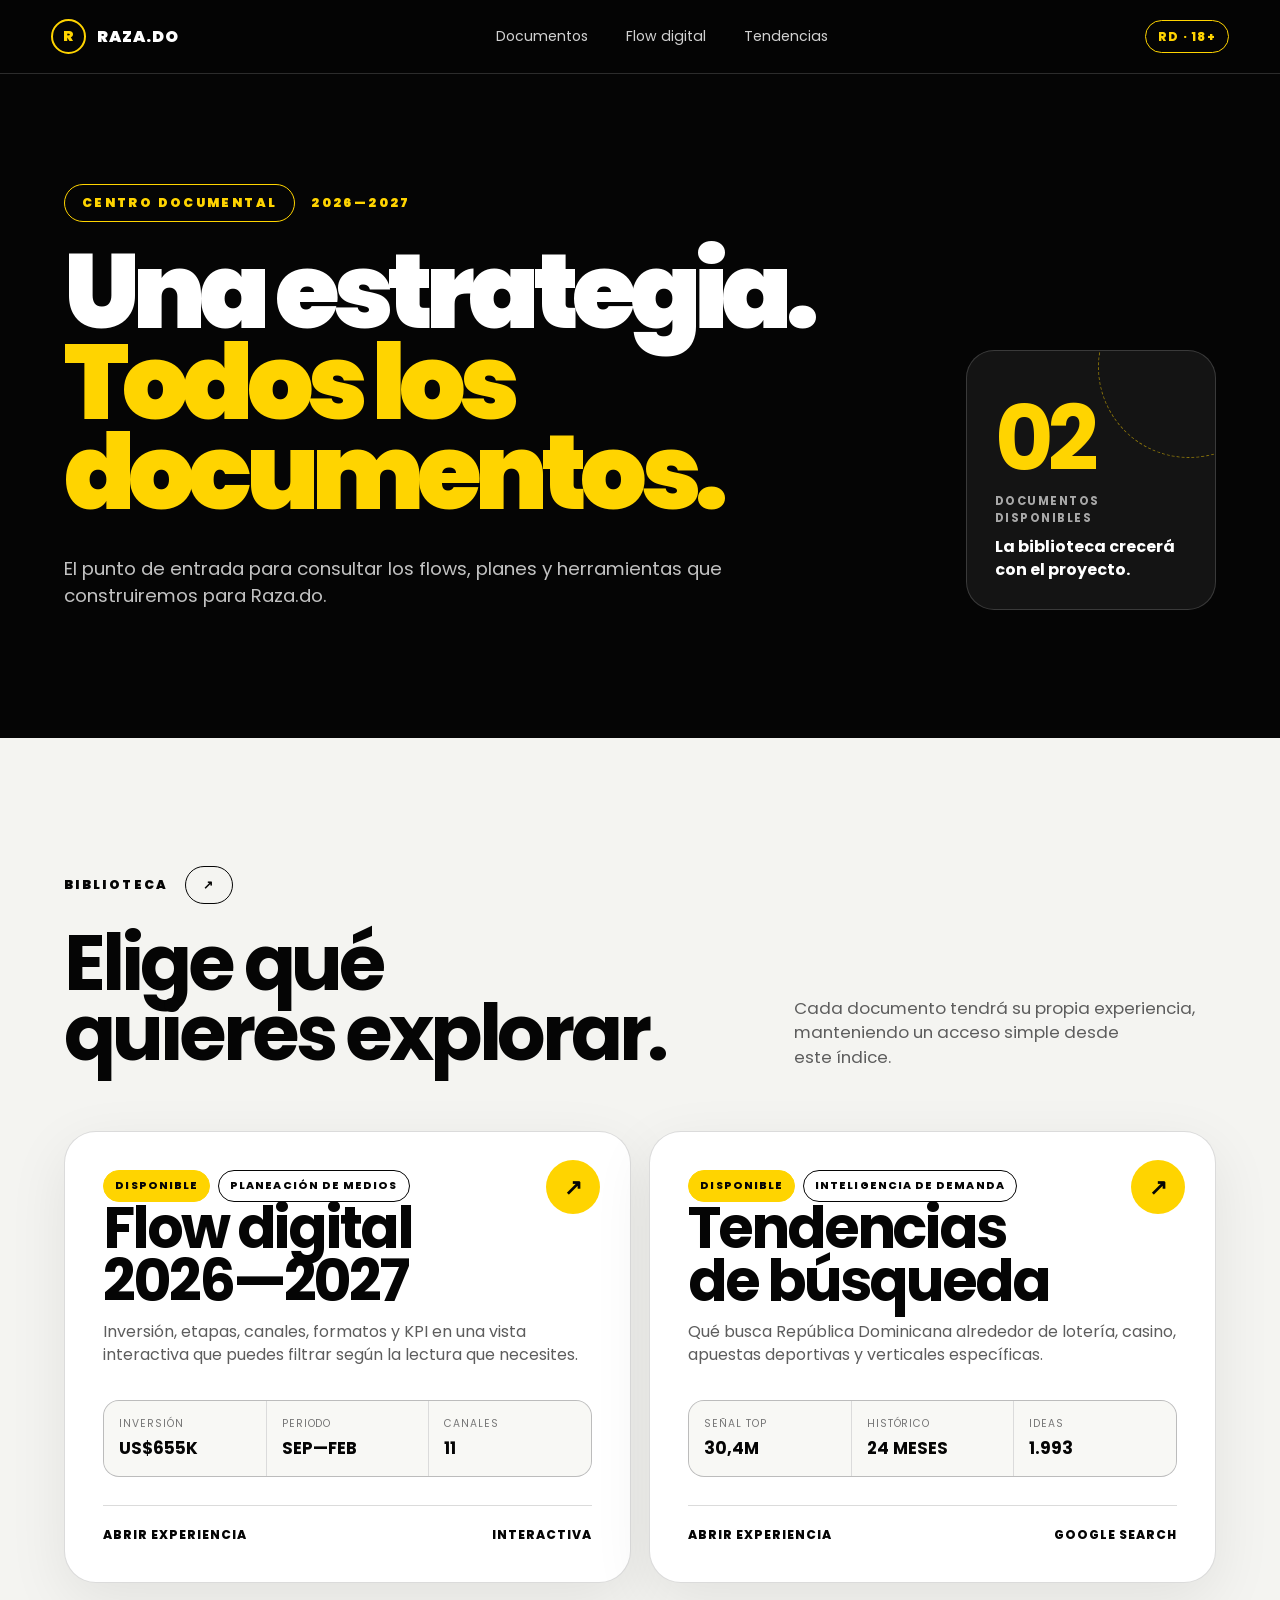
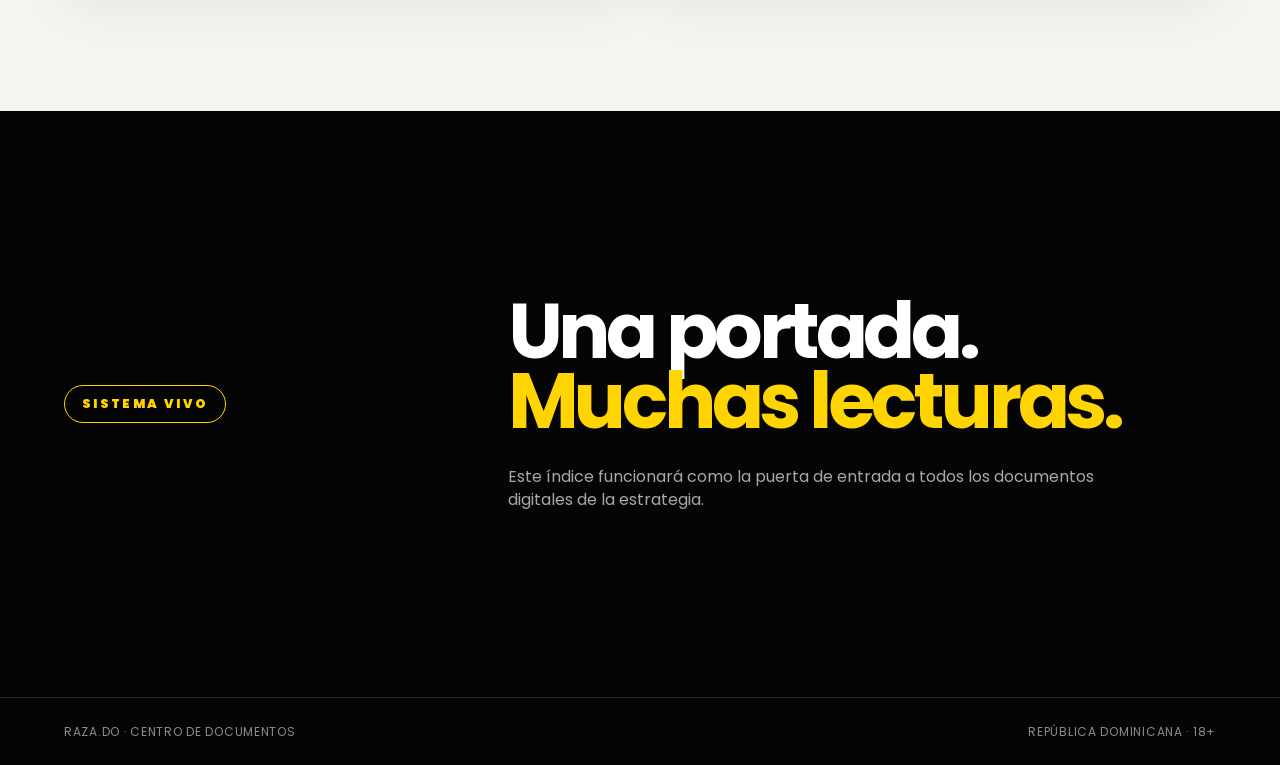
==== commit 394fae88: "." ====
--- a/index.html
+++ b/index.html
@@ -55,9 +55,9 @@
           <h3>Flow digital<br>2026—2027</h3>
           <p>Inversión, etapas, canales, formatos y KPI en una vista interactiva que puedes filtrar según la lectura que necesites.</p>
           <div class="document-stats" aria-label="Resumen del documento">
-            <div><span>Inversión</span><strong>US$800K</strong></div>
+            <div><span>Inversión</span><strong>US$655K</strong></div>
             <div><span>Periodo</span><strong>SEP—FEB</strong></div>
-            <div><span>Canales</span><strong>12</strong></div>
+            <div><span>Canales</span><strong>11</strong></div>
           </div>
           <div class="document-card-footer"><span>Abrir experiencia</span><span>Interactiva</span></div>
         </a>
--- a/styles.css
+++ b/styles.css
@@ -49,6 +49,8 @@
 h1, h2, h3, p { text-wrap: pretty; }
 h1 { margin: 0; font-size: clamp(4rem,8.6vw,9rem); line-height: .86; letter-spacing: -.065em; font-weight: 850; }
 h1 em, h2 em { color: var(--yellow); font-style: normal; }
+.flow-page h1 { font-weight: 700; }
+.flow-page h2, .flow-page h3 { font-weight: 600; }
 .hero-lead { max-width: 670px; margin: 34px 0 0; color: #c2c2c2; font-size: clamp(1rem,1.55vw,1.35rem); }
 .hero-actions { display: flex; flex-wrap: wrap; gap: 13px; margin-top: 36px; }
 .button { display: inline-flex; align-items: center; justify-content: center; gap: 16px; min-height: 52px; padding: 0 23px; border-radius: 999px; border: 1px solid var(--yellow); font-weight: 850; transition: transform .2s ease, background .2s ease, color .2s ease; }
@@ -70,6 +72,25 @@
 .orbit-one { width: 620px; height: 620px; }
 .orbit-two { width: 780px; height: 780px; border-style: dashed; animation: rotate 28s linear infinite; }
 @keyframes rotate { to { transform: rotate(360deg); } }
+
+.rule-intro { border-bottom: 1px solid var(--line-light); scroll-margin-top: 74px; }
+.rule-heading { max-width: var(--max); margin: 0 auto 58px; display: grid; grid-template-columns: minmax(0,1.15fr) minmax(320px,.55fr); column-gap: clamp(45px,8vw,120px); align-items: end; }
+.rule-heading .eyebrow { grid-column: 1 / -1; }
+.rule-heading h2 { margin: 0; font-size: clamp(3.4rem,7vw,7.2rem); line-height: .89; letter-spacing: -.06em; }
+.rule-heading h2 em { color: var(--ink); font-style: normal; text-decoration: underline; text-decoration-color: var(--yellow); text-decoration-thickness: .13em; text-underline-offset: .08em; }
+.rule-heading > p:last-child { max-width: 520px; margin: 0; color: var(--muted-light); font-size: clamp(1rem,1.35vw,1.2rem); }
+.rule-grid { max-width: var(--max); margin: 0 auto; display: grid; grid-template-columns: repeat(3,1fr); gap: 16px; }
+.rule-card { min-height: 310px; padding: clamp(25px,3vw,38px); display: flex; flex-direction: column; justify-content: space-between; gap: 40px; border: 1px solid var(--line-light); border-radius: var(--radius); background: var(--white); }
+.rule-card-number { color: var(--ink); font-size: clamp(5rem,8vw,8.5rem); line-height: .75; font-weight: 950; letter-spacing: -.07em; }
+.rule-card h3 { margin: 0 0 10px; font-size: clamp(1.45rem,2vw,2rem); line-height: 1; }
+.rule-card p { max-width: 350px; margin: 0; color: var(--muted-light); }
+.rule-card:nth-child(2) { background: var(--yellow); border-color: var(--yellow); }
+.rule-card:nth-child(2) p { color: #574900; }
+.rule-reference { max-width: var(--max); margin: 16px auto 0; padding: clamp(28px,4vw,52px); display: flex; align-items: end; justify-content: space-between; gap: 40px; border-radius: var(--radius); background: var(--ink); color: var(--white); }
+.rule-reference .eyebrow { margin-bottom: 22px; }
+.rule-reference h3 { margin: 0; font-size: clamp(2rem,4vw,4.4rem); line-height: .94; letter-spacing: -.05em; }
+.rule-reference div > p:last-child { max-width: 650px; margin: 24px 0 0; color: var(--muted-dark); }
+.rule-reference .button { flex: 0 0 auto; }
 
 .section-heading { max-width: var(--max); margin: 0 auto 62px; display: grid; grid-template-columns: minmax(320px,.8fr) minmax(420px,1.2fr); gap: 80px; align-items: end; }
 .section-heading-wide { grid-template-columns: 1fr .65fr; }
@@ -241,6 +262,11 @@
 td { padding: 17px 18px; border-bottom: 1px solid #e4e4e1; vertical-align: top; font-size: .87rem; }
 tbody tr:last-child td { border-bottom: 0; }
 tbody tr:hover { background: #fff9d6; }
+.flow-summary-row td { background:#f3f3ef; border-top:2px solid var(--ink); color:var(--ink); vertical-align:middle; }
+.flow-summary-row td:first-child { font-size:.95rem; text-transform:uppercase; letter-spacing:.04em; }
+.flow-summary-row td:nth-child(2) strong { font-size:1rem; }
+.flow-summary-optimization td { background:var(--yellow); border-top:0; }
+.flow-summary-optimization:hover td { background:var(--yellow); }
 .table-channel { display: flex; align-items: center; gap: 9px; font-weight: 850; }
 .table-dot { width: 10px; height: 10px; flex: 0 0 auto; border-radius: 50%; }
 
@@ -305,6 +331,11 @@
   .hero { grid-template-columns: 1fr; min-height: auto; }
   .hero-visual { min-height: 590px; }
   .hero-image-shell { width: min(86vw,430px); }
+  .rule-heading { grid-template-columns: 1fr; row-gap: 28px; }
+  .rule-heading .eyebrow { grid-column: auto; }
+  .rule-grid { grid-template-columns: 1fr; }
+  .rule-card { min-height: 250px; }
+  .rule-reference { align-items: flex-start; flex-direction: column; }
   .section-heading, .section-heading-wide, .section-heading-inline { grid-template-columns: 1fr; gap: 28px; }
   .journey { grid-template-columns: 1fr 1fr; }
   .filters { grid-template-columns: 1fr 1fr; }
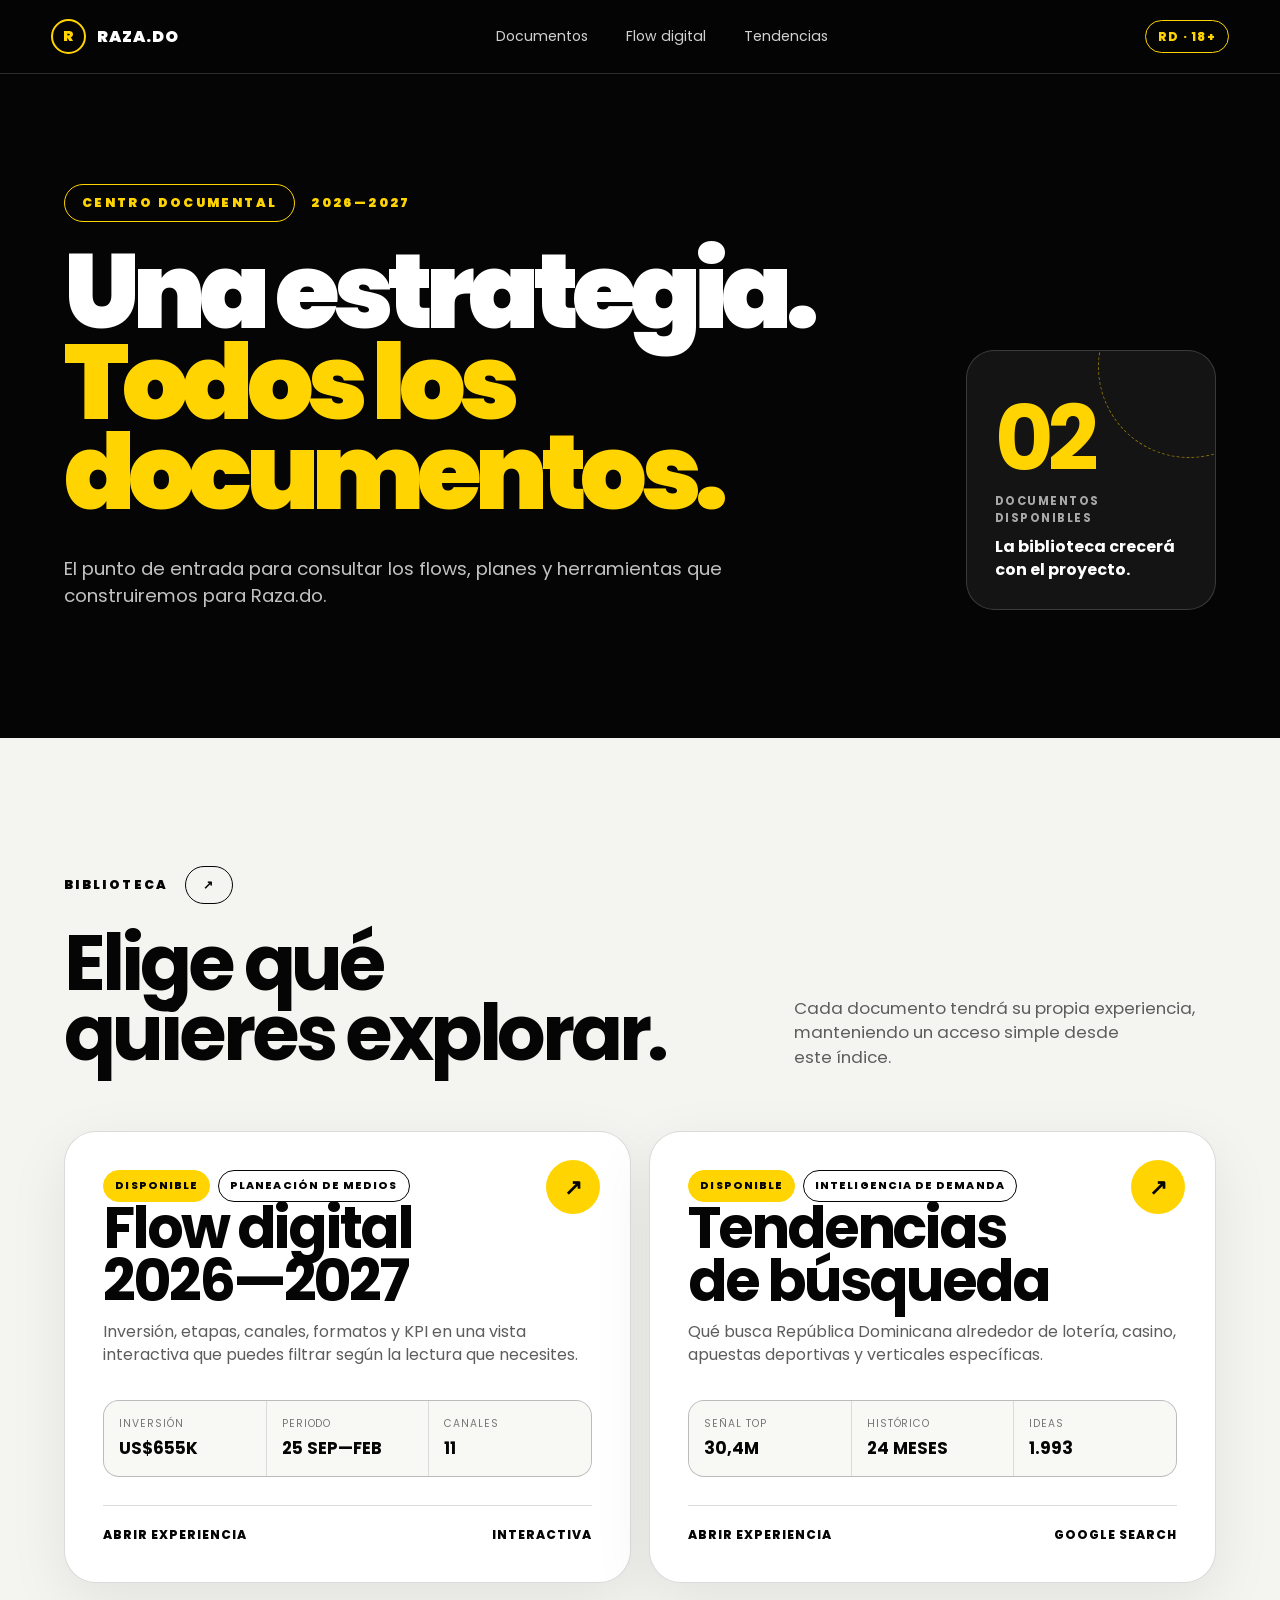
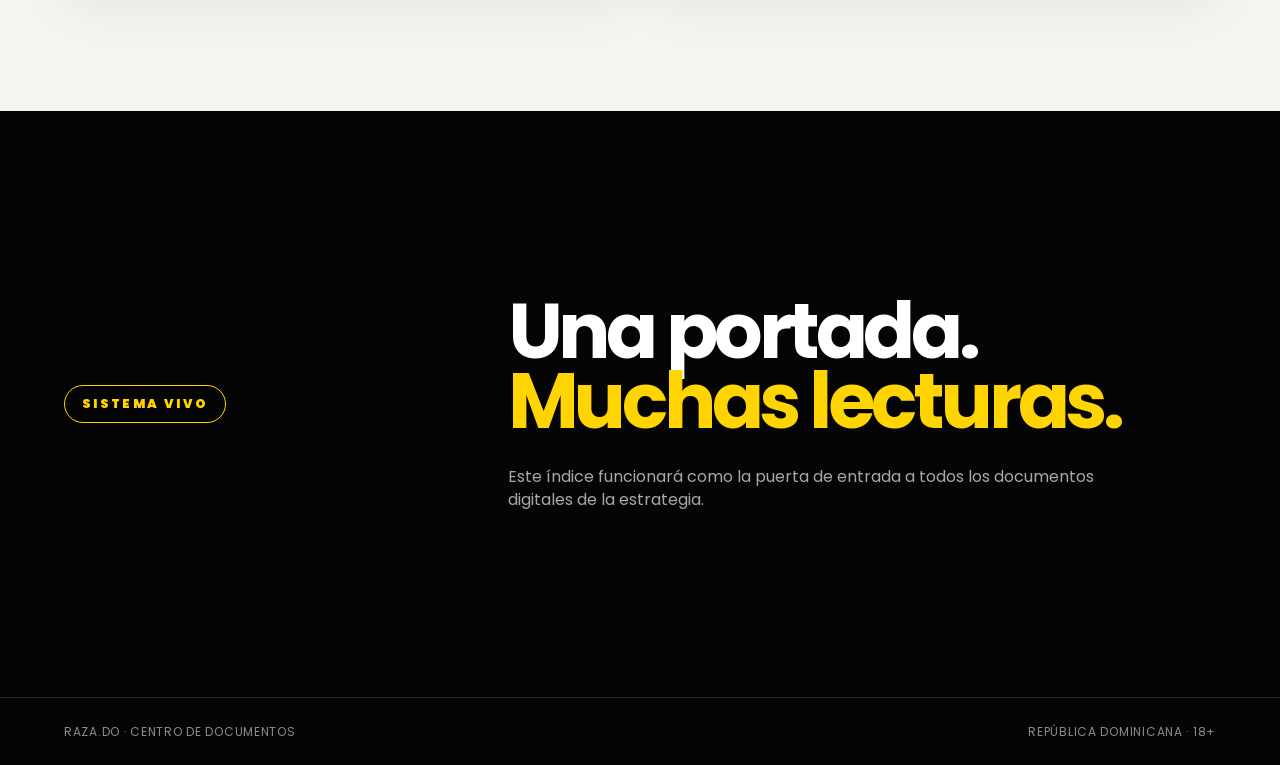
==== commit f78a3356: "aj expectativa" ====
--- a/index.html
+++ b/index.html
@@ -56,7 +56,7 @@
           <p>Inversión, etapas, canales, formatos y KPI en una vista interactiva que puedes filtrar según la lectura que necesites.</p>
           <div class="document-stats" aria-label="Resumen del documento">
             <div><span>Inversión</span><strong>US$655K</strong></div>
-            <div><span>Periodo</span><strong>SEP—FEB</strong></div>
+            <div><span>Periodo</span><strong>25 SEP—FEB</strong></div>
             <div><span>Canales</span><strong>11</strong></div>
           </div>
           <div class="document-card-footer"><span>Abrir experiencia</span><span>Interactiva</span></div>
--- a/styles.css
+++ b/styles.css
@@ -116,6 +116,19 @@
 .reset-button { align-self: end; height: 44px; padding: 0 16px; border: 1px solid var(--yellow); border-radius: 11px; background: transparent; color: var(--yellow); cursor: pointer; font-weight: 800; }
 .active-filter-row { max-width: var(--max); margin: 22px auto 18px; display: flex; justify-content: space-between; gap: 20px; color: #bcbcbc; }
 .active-filter-row p { margin: 0; }
+.scenario-switcher { max-width:var(--max); margin:0 auto 22px; padding:28px; display:grid; grid-template-columns:minmax(250px,.75fr) minmax(520px,1.6fr); gap:30px; align-items:center; border:2px solid var(--yellow); border-radius:22px; background:#111; box-shadow:0 18px 50px rgba(0,0,0,.22); }
+.scenario-switcher-copy .eyebrow { margin:0 0 10px; color:var(--yellow); }
+.scenario-switcher-copy h2 { margin:0; color:var(--white); font-size:clamp(1.65rem,2.5vw,2.55rem); line-height:.98; }
+.scenario-switcher-copy h2 em { color:var(--yellow); font-style:normal; }
+.scenario-switcher-copy > p:last-child { margin:16px 0 0; color:#bcbcbc; font-size:.86rem; line-height:1.55; }
+.scenario-options { display:grid; grid-template-columns:repeat(3,1fr); gap:10px; }
+.scenario-option { min-height:154px; padding:18px; display:flex; flex-direction:column; align-items:flex-start; text-align:left; border:1px solid #383838; border-radius:15px; background:#202020; color:var(--white); cursor:pointer; transition:transform .18s ease,border-color .18s ease,background .18s ease; }
+.scenario-option:hover { transform:translateY(-3px); border-color:var(--yellow); }
+.scenario-option span { color:#aaa; font-size:.67rem; font-weight:900; letter-spacing:.1em; }
+.scenario-option strong { margin:18px 0 8px; font-size:1.08rem; line-height:1.05; }
+.scenario-option small { color:#aaa; line-height:1.35; }
+.scenario-option.is-active { background:var(--yellow); border-color:var(--yellow); color:var(--ink); box-shadow:0 0 0 3px rgba(255,212,0,.2); }
+.scenario-option.is-active span,.scenario-option.is-active small { color:#3c3500; }
 .live-dot { display: inline-flex; align-items: center; gap: 8px; color: var(--yellow); font-size: .8rem; }
 .live-dot::before { content: ""; width: 7px; height: 7px; background: var(--yellow); border-radius: 50%; box-shadow: 0 0 0 5px rgba(255,212,0,.12); }
 .metric-grid { max-width: var(--max); margin: 0 auto; display: grid; grid-template-columns: repeat(5,1fr); gap: 12px; }
@@ -184,7 +197,8 @@
 .bar-segment { width: 100%; min-height: 1px; }
 .bar-label { padding-bottom: 10px; text-align: center; }
 .bar-label strong { display: block; font-size: .9rem; }
-.bar-label span { color: #8e8e8e; font-size: .72rem; }
+.bar-label span { display: block; color: #8e8e8e; font-size: .72rem; }
+.bar-label .bar-range { margin-top: 2px; color: #6d6d6d; font-size: .66rem; letter-spacing: .04em; }
 
 .performance-results { max-width: var(--max); margin: 100px auto 0; padding-top: 92px; border-top: 1px solid var(--line-light); scroll-margin-top: 92px; }
 .results-heading { display: grid; grid-template-columns: 1fr .65fr; gap: 70px; align-items: end; margin-bottom: 44px; }
@@ -197,6 +211,10 @@
 .performance-panel-heading h3 { margin: 5px 0 0; font-size: clamp(1.45rem,2.2vw,2.2rem); letter-spacing: -.035em; }
 .performance-panel-heading > span { max-width: 175px; color: var(--yellow); text-align: right; }
 .conversion-funnel { min-height: 430px; display: flex; flex-direction: column; align-items: center; justify-content: center; gap: 7px; padding: 28px 0 18px; }
+.funnel-scenario-options { display:grid; grid-template-columns:repeat(3,1fr); gap:7px; margin-top:18px; }
+.funnel-scenario-option { min-height:72px; padding:11px 13px; border-radius:11px; }
+.funnel-scenario-option span { font-size:.58rem; }
+.funnel-scenario-option strong { margin:8px 0 0; font-size:.9rem; }
 .funnel-level { min-height: 76px; display: grid; place-content: center; gap: 1px; padding: 10px 40px; text-align: center; clip-path: polygon(7% 0,93% 0,100% 100%,0 100%); }
 .funnel-level span { font-size: .66rem; font-weight: 800; letter-spacing: .1em; text-transform: uppercase; }
 .funnel-level strong { font-size: clamp(1.55rem,2.5vw,2.3rem); line-height: 1; letter-spacing: -.045em; }
@@ -315,6 +333,7 @@
 
 @media (max-width: 1180px) {
   .filters { grid-template-columns: repeat(3,1fr); position: static; }
+  .scenario-switcher { grid-template-columns:1fr; }
   .metric-grid { grid-template-columns: repeat(2,1fr); }
   .channel-grid { grid-template-columns: repeat(2,1fr); }
   .hero { grid-template-columns: 1fr .65fr; }
@@ -339,6 +358,8 @@
   .section-heading, .section-heading-wide, .section-heading-inline { grid-template-columns: 1fr; gap: 28px; }
   .journey { grid-template-columns: 1fr 1fr; }
   .filters { grid-template-columns: 1fr 1fr; }
+  .scenario-options { grid-template-columns:1fr; }
+  .scenario-option { min-height:118px; }
   .channel-grid { grid-template-columns: 1fr; }
   .chart-toolbar { display: grid; }
   .legend { justify-content: flex-start; }
